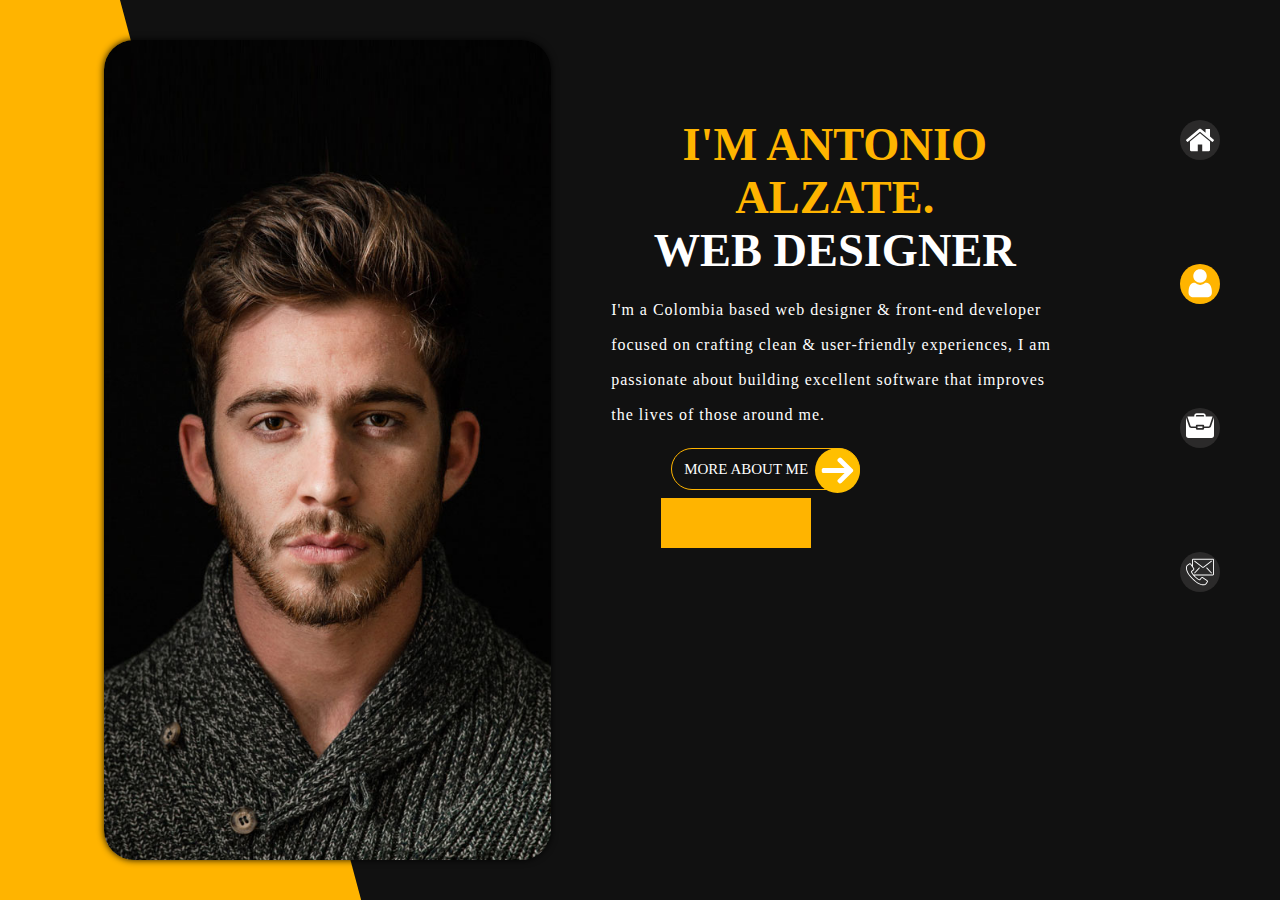
==== index.html @ 84e7423f "Cambio de los href" ====
<!DOCTYPE html>
<html lang="en">

<head>
    <meta charset="UTF-8">
    <meta http-equiv="X-UA-Compatible" content="IE=edge">
    <meta name="viewport" content="width=device-width, initial-scale=1.0">
    <link rel="stylesheet" href="assets/css/reset.css">
    <link rel="stylesheet" href="assets/css/grid.css">
    <link rel="stylesheet" href="assets/css/home.css">


    <title>Home</title>
</head>

<body>
    <header>
        <nav>
            <div class="menu-hamburguesa d-flex col-md-12">
                <input type="checkbox" id="btn-menu">
                <label for="btn-menu" class="lbl-menu">
                    <span id="spn1"></span>
                    <span id="spn2"></span>
                    <span id="spn3"></span>
                </label>
                <ul>
                    <li>
                        <a href="index.html"><img src="assets/img/iconos/002-home-black.svg" alt="HOME">HOME
                        </a>
                    </li>

                    <li>
                        <a href="about.html"><img src="assets/img/iconos/002-user-yellow.svg" alt="ABOUT">ABOUT
                        </a>
                    </li>

                    <li>
                        <a href="portafolio.html"><img src="assets/img/iconos/002-portafolio-black.svg" alt="PORTAFOLIO">PORTAFOLIO
                        </a>
                    </li>
                    <li>

                        <a href="contact.html"><img src="assets/img/iconos/007-contact-black.svg" alt="CONTACT">CONTACT
                        </a>
                    </li>

                </ul>
            </div>
            <ul class="menu">
                <li>
                    <a href="index.html">
                        <span>
                            <img src="assets/img/iconos/002-home-black.svg" alt="HOME" class="home">
                        </span>
                        <span>

                            HOME
                        </span>
                    </a>
                </li>

                <li>
                    <a href="about.html">
                        <span>
                            <img src="assets/img/iconos/002-user-yellow.svg" alt="ABOUT" class="home">
                        </span>
                        <span>
                            ABOUT
                        </span>
                    </a>
                </li>

                <li>
                    <a href="portafolio.html">
                        <span>
                            <img src="assets/img/iconos/002-portafolio-black.svg" alt="PORTAFOLIO" class="home">
                        </span>
                        <span>
                            PORTAFOLIO
                        </span>
                    </a>
                </li>
                <li>
                    <a href="contact.html">
                        <span>
                            <img src="assets/img/iconos/007-contact-black.svg" alt="CONTACT" class="home">
                        </span>
                        <span>
                            CONTACT
                        </span>
                    </a>
                </li>
            </ul>
        </nav>
    </header>
    <section>
        <div class="fondo-secundario"></div>
    </section>
    <section class="container">
        <div class="main-contenido">
            <div class="foto-perfil">

            </div>
            <div class="foto-mobile">
                <img src="assets/img/img-mobile.jpg" alt="">
            </div>
            <div class="contenido">
                <h1>I'M ANTONIO ALZATE. <span>WEB DESIGNER</span></h1>
                <p>I'm a Colombia based web designer & front‑end developer focused on crafting clean & user‑friendly experiences, I am passionate about building excellent software that improves the lives of those around me.</p>
                <a href="#">MORE ABOUT ME<img src="assets/img/iconos/005-right-arrow.svg " alt=" "></a>
                <div class="efecto"></div>
            </div>

        </div>

    </section>
</body>

</html>
---- assets/css/grid.css ----
.row {
        display: flex;
    }
    
    .d-flex {
        display: flex;
    }
    
    .col-1 {
        width: 8.3333%;
    }
    
    .col-2 {
        width: 16.6666%;
    }
    
    .col-3 {
        width: 25%;
    }
    
    .col-4 {
        width: 33.3333%;
    }
    
    .col-5 {
        width: 41.66%;
    }
    
    .col-6 {
        width: 50%;
    }
    
    .col-7 {
        width: 58.3%;
    }
    
    .col-8 {
        width: 66.6666%;
    }
    
    .col-9 {
        width: 75%;
    }
    
    .col-10 {
        width: 83.3333%;
    }
    
    .col-11 {
        width: 91.66667%;
    }
    
    .col-12 {
        width: 100%;
    }
    
    .justify-start {
        justify-content: start;
    }
    
    .justify-end {
        justify-content: end;
    }
    
    .justify-center {
        justify-content: center;
    }
    
    .justify-around {
        justify-content: space-around;
    }
    
    .justify-between {
        justify-content: space-between;
    }
    
    .flex-wrap {
        flex-wrap: wrap;
    }
    
    .align-items-center {
        align-items: center;
    }
    
    .align-content-center {
        align-content: center;
    }
    
    .align-items-end {
        align-items: flex-end;
    }
    
    .flex-direction-column {
        flex-direction: column
    }
    
    .rojo {
        background-color: red;
    }
    
    .azul {
        background-color: blue;
    }
---- assets/css/home.css ----
@import url("https://fonts.googleapis.com/css2?family=Ubuntu:wght@300;400;700&display=swap");

/*font-family: 'Ubuntu', sans-serif;*/

body {
    background-color: #111111;
    height: 100vh;
}


/* INICIO MENU */

.menu {
    display: flex;
    flex-direction: column;
    position: absolute;
    top: 70px;
    right: 10px;
}

.menu img {
    width: 40px;
}

.menu a span:first-child {
    display: inline-block;
    padding: 45px;
    margin: 5px;
}

.menu a {
    display: block;
    position: relative;
    overflow: hidden;
    color: #ffb400;
    font-weight: 700;
}

.menu a span:last-child {
    position: absolute;
    top: 0;
    right: 0;
    bottom: 0;
    left: 0;
    display: flex;
    align-items: center;
    justify-content: center;
    transform: translateY(-100%);
}

.menu a span {
    transition: transform 0.2s ease-out;
}

.menu a:hover span:first-child {
    transform: translateY(100%);
}

.menu a:hover span:last-child {
    transform: none;
    font-size: 1rem;
}


/* FIN MENU */


/* INICIO MENU HAMBURGUEZA */

.menu-hamburguesa {
    position: fixed;
    display: none;
}

.lbl-menu {
    width: 50px;
    height: 30px;
    position: relative;
    cursor: pointer;
}

.lbl-menu #spn1,
#spn2,
#spn3 {
    position: absolute;
    content: "";
    background-color: white;
    width: 50px;
    height: 5px;
    border-radius: 5px;
    transition: all 400ms ease;
}

#spn2 {
    top: 11px;
}

#spn3 {
    top: 22px;
}

#btn-menu {
    display: none;
}

#btn-menu:checked~.lbl-menu #spn1 {
    transform: rotate(140deg);
    top: 10px;
}

#btn-menu:checked~.lbl-menu #spn2 {
    opacity: 0;
}

#btn-menu:checked~.lbl-menu #spn3 {
    transform: rotate(-140deg);
    top: 10px;
}

.menu-hamburguesa ul li a img {
    width: 40px;
    margin: 10px 20px;
}


/* FIN MENU HAMBURGUEZA */

.fondo-secundario {
    position: fixed;
    background-color: #ffb400;
    height: 200%;
    width: 100%;
    transform: rotate(-15deg);
    left: -83%;
    top: -50%;
}

.container {
    width: 90%;
}


/* INICIO FOTOS */

.foto-mobile {
    display: none;
}

.foto-perfil {
    background-image: url("../img/fotoperfil.jpg");
    background-size: cover;
    background-repeat: no-repeat;
    background-position: top;
    width: 60%;
    height: calc(100vh - 80px);
    position: relative;
    left: 40px;
    top: 40px;
    z-index: 111;
    border-radius: 30px;
    box-shadow: 0 0 7px rgb(0 0 0 / 90%);
}

.contenido a img {
    width: 45px;
    position: absolute;
    right: -1px;
    top: -1px;
}


/* FIN FOTOS */


/* INICIO CONTENIDO */

.main-contenido {
    display: flex;
    width: 95%;
}

.contenido {
    margin: 100px;
    width: 60%;
    transition: all 1s ease;
}

.contenido h1 {
    font-size: 2.9rem;
    color: #ffb400;
    margin: 18px 0 10px;
    text-align: center;
}

.contenido h1 span {
    color: white;
    display: block;
}

.contenido p {
    color: white;
    font-size: 1rem;
    letter-spacing: 1px;
    line-height: 35px;
    margin: 15px 0 28px;
}

.contenido a {
    color: white;
    border: 1px solid #ffb400;
    border-radius: 30px;
    margin: 0 60px;
    padding: 12px 51px 12px 12px;
    transition: 0.3s ease-out;
    position: relative;
    top: 0px;
    left: 0;
    width: 36%;
    font-size: 15px;
    z-index: 2;
}

.contenido a,
.efecto:hover {
    transform: translateX(10px);
}

.efecto {
    width: 150px;
    height: 50px;
    background-color: #ffb400;
    margin-top: 20px;
    margin-left: 50px;
    box-sizing: border-box;
}

.efecto:hover {
    transition: all 3s ease;
    transform: translate(0, -50px);
    opacity: 1;
    z-index: -1;
}


/* FIN  CONTENIDO */

@media (max-width: 992px) {
    .container {
        width: 80%;
    }
    .menu {
        display: none;
    }
    /* INICIO MENU HAMBURGUEZA */
    .menu-hamburguesa {
        display: block;
        z-index: 99999;
        position: fixed;
        top: 10px;
        right: 70px;
    }
    .menu-hamburguesa ul {
        position: fixed;
        width: 100%;
        height: 100vh;
        background-color: #252525;
        top: 45px;
        left: -100%;
        transition: all 0.5s;
    }
    .menu-hamburguesa ul li {
        display: block;
    }
    .menu-hamburguesa ul li a {
        font-size: 10px;
        color: white;
        font-size: 25px;
        font-weight: lighter;
    }
    #btn-menu:checked~ul {
        left: 0;
    }
    /* FIN MENU HAMBURGUEZA */
    .fondo-secundario {
        display: none;
    }
    /* INICIO FOTOS */
    .foto-perfil {
        display: none;
    }
    .foto-mobile {
        display: flex;
        justify-content: center;
    }
    .foto-mobile img {
        border-radius: 50%;
        border: 1px solid #111111;
    }
    /* FIN FOTOS */
    /* INICIO CONTENIDO */
    .main-contenido {
        display: block;
    }
    .contenido {
        display: flex;
        flex-direction: column;
        width: 100%;
        align-items: center;
        margin: 0;
    }
    .contenido a {
        color: white;
        border: 1px solid #ffb400;
        border-radius: 30px;
        margin: 0 60px;
        padding: 15px 30px 15px 15px;
        transition: 0.3s ease-out;
        position: relative;
        top: 0;
        left: 0;
        width: 30%;
        margin-bottom: 50px;
    }
    /* FIN CONTENIDO */
}

@media (max-width: 576px) {
    /* INICIO FOTOS */
    .foto-mobile {
        display: none;
    }
    /* FIN FOTOS */
    .container {
        width: 90%;
    }
    /* INICIO CONTENIDO */
    .contenido {
        text-align: justify;
    }
    .contenido h1 {
        margin-top: 150px;
        font-size: 25px;
    }
    .contenido a {
        color: white;
        border: 1px solid #ffb400;
        border-radius: 30px;
        margin: 0 60px;
        padding: 15px 0px 15px 15px;
        transition: 0.3s ease-out;
        position: relative;
        top: 0;
        left: 0;
        width: 62%;
    }
    /* FIN CONTENIDO */
}
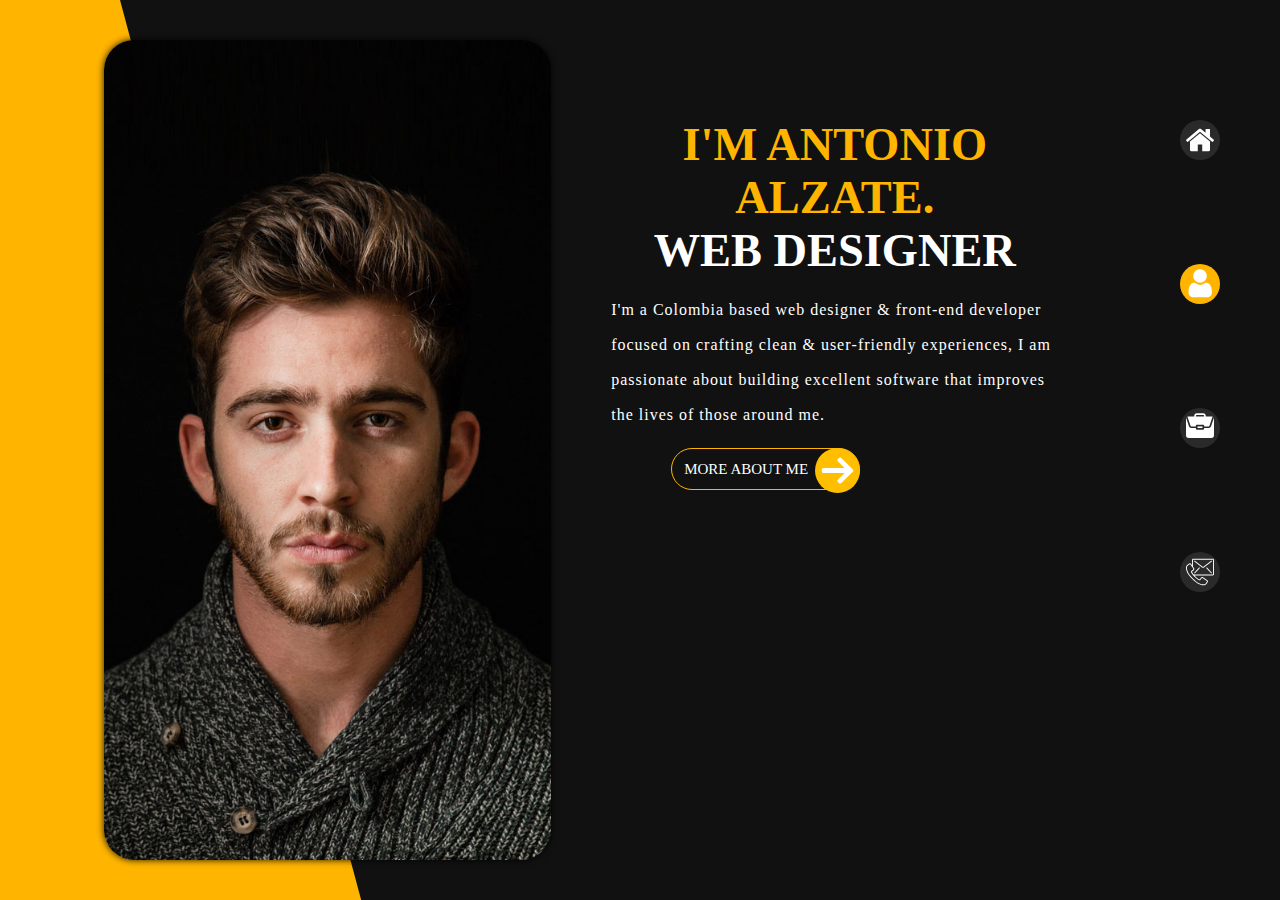
==== commit 9c4ac611: "agregado menu hamburgueza a portafolio.html" ====
--- a/index.html
+++ b/index.html
@@ -108,7 +108,6 @@
                 <h1>I'M ANTONIO ALZATE. <span>WEB DESIGNER</span></h1>
                 <p>I'm a Colombia based web designer & front‑end developer focused on crafting clean & user‑friendly experiences, I am passionate about building excellent software that improves the lives of those around me.</p>
                 <a href="#">MORE ABOUT ME<img src="assets/img/iconos/005-right-arrow.svg " alt=" "></a>
-                <div class="efecto"></div>
             </div>
 
         </div>
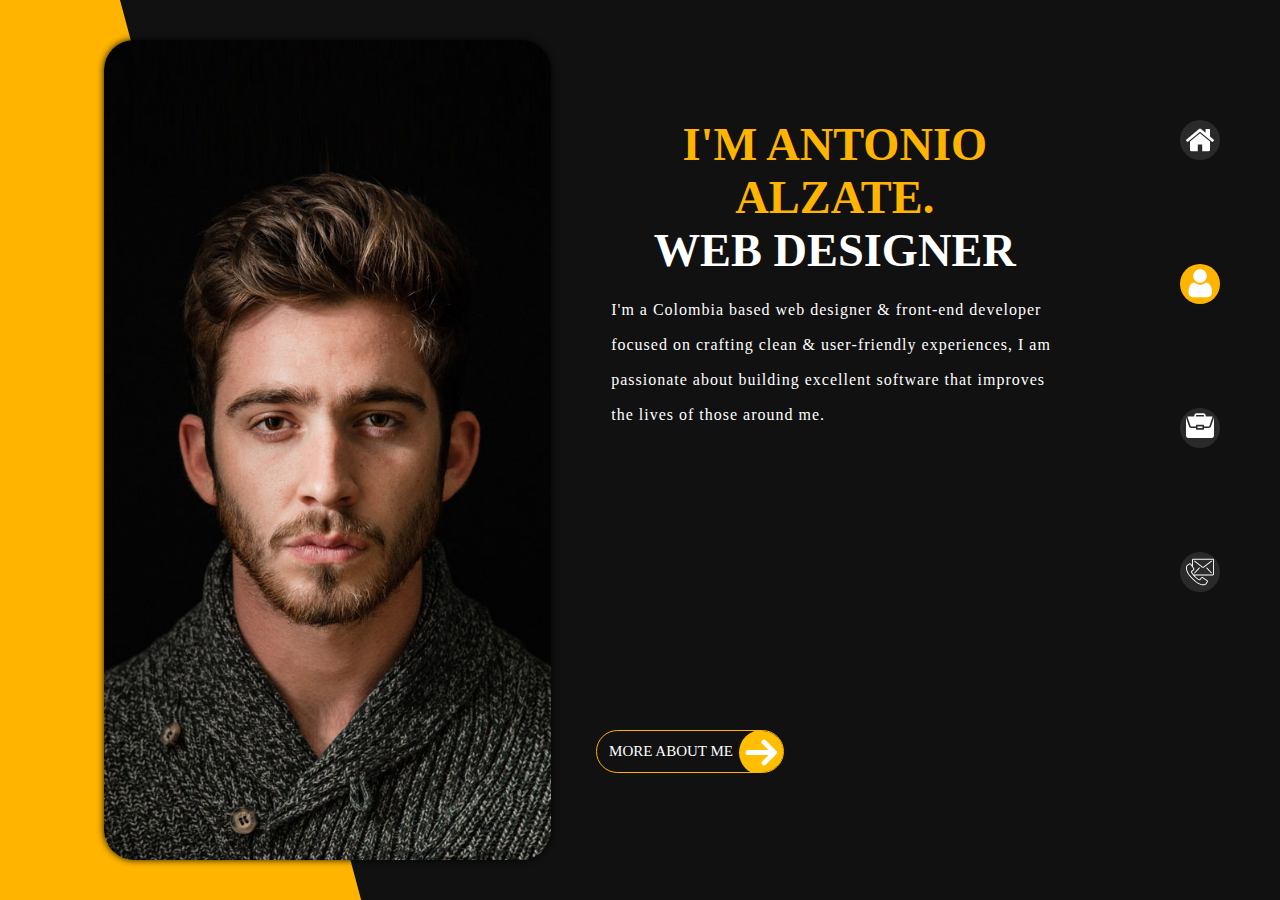
==== commit b36139c7: "Se agrega efecto a etiquetas a, se corrigen algunos tamaños y margenes" ====
--- a/index.html
+++ b/index.html
@@ -107,11 +107,11 @@
             <div class="contenido">
                 <h1>I'M ANTONIO ALZATE. <span>WEB DESIGNER</span></h1>
                 <p>I'm a Colombia based web designer & front‑end developer focused on crafting clean & user‑friendly experiences, I am passionate about building excellent software that improves the lives of those around me.</p>
-                <a href="#">MORE ABOUT ME<img src="assets/img/iconos/005-right-arrow.svg " alt=" "></a>
             </div>
-
         </div>
-
+        <div class="button-about">
+            <a href="#"><img src="assets/img/iconos/005-right-arrow.svg " alt=" "> <span>MORE ABOUT ME</span> </a>
+        </div>
     </section>
 </body>
 
--- a/assets/css/home.css
+++ b/assets/css/home.css
@@ -150,7 +150,7 @@
     background-image: url("../img/fotoperfil.jpg");
     background-size: cover;
     background-repeat: no-repeat;
-    background-position: top;
+    background-position: center;
     width: 60%;
     height: calc(100vh - 80px);
     position: relative;
@@ -161,7 +161,7 @@
     box-shadow: 0 0 7px rgb(0 0 0 / 90%);
 }
 
-.contenido a img {
+.button-about a img {
     width: 45px;
     position: absolute;
     right: -1px;
@@ -205,40 +205,40 @@
     margin: 15px 0 28px;
 }
 
-.contenido a {
+.button-about {
+    display: flex;
+    justify-content: center;
+}
+
+.button-about a {
     color: white;
     border: 1px solid #ffb400;
     border-radius: 30px;
     margin: 0 60px;
-    padding: 12px 51px 12px 12px;
+    padding: 12px 50px 12px 12px;
     transition: 0.3s ease-out;
     position: relative;
-    top: 0px;
-    left: 0;
-    width: 36%;
+    bottom: 90px;
+    left: 50px;
     font-size: 15px;
-    z-index: 2;
-}
-
-.contenido a,
-.efecto:hover {
-    transform: translateX(10px);
-}
-
-.efecto {
-    width: 150px;
+    overflow: hidden;
+    display: inline-block;
+}
+
+.button-about a::before {
+    content: "";
+    width: 185px;
     height: 50px;
     background-color: #ffb400;
-    margin-top: 20px;
-    margin-left: 50px;
-    box-sizing: border-box;
-}
-
-.efecto:hover {
-    transition: all 3s ease;
-    transform: translate(0, -50px);
-    opacity: 1;
+    position: absolute;
+    top: 0;
+    left: 180px;
+    transition: all 1s ease;
     z-index: -1;
+}
+
+.button-about a:hover:before {
+    transform: translate(-190px, 0);
 }
 
 
@@ -308,18 +308,10 @@
         align-items: center;
         margin: 0;
     }
-    .contenido a {
-        color: white;
-        border: 1px solid #ffb400;
-        border-radius: 30px;
-        margin: 0 60px;
-        padding: 15px 30px 15px 15px;
-        transition: 0.3s ease-out;
-        position: relative;
-        top: 0;
+    .button-about a {
+        bottom: 10px;
         left: 0;
-        width: 30%;
-        margin-bottom: 50px;
+        margin-bottom: 30px;
     }
     /* FIN CONTENIDO */
 }
@@ -341,17 +333,12 @@
         margin-top: 150px;
         font-size: 25px;
     }
-    .contenido a {
-        color: white;
-        border: 1px solid #ffb400;
-        border-radius: 30px;
-        margin: 0 60px;
-        padding: 15px 0px 15px 15px;
-        transition: 0.3s ease-out;
-        position: relative;
+    .button-about {
+        display: inline;
+    }
+    .button-about a {
+        padding: 15px 50px 15px 15px;
         top: 0;
-        left: 0;
-        width: 62%;
     }
     /* FIN CONTENIDO */
 }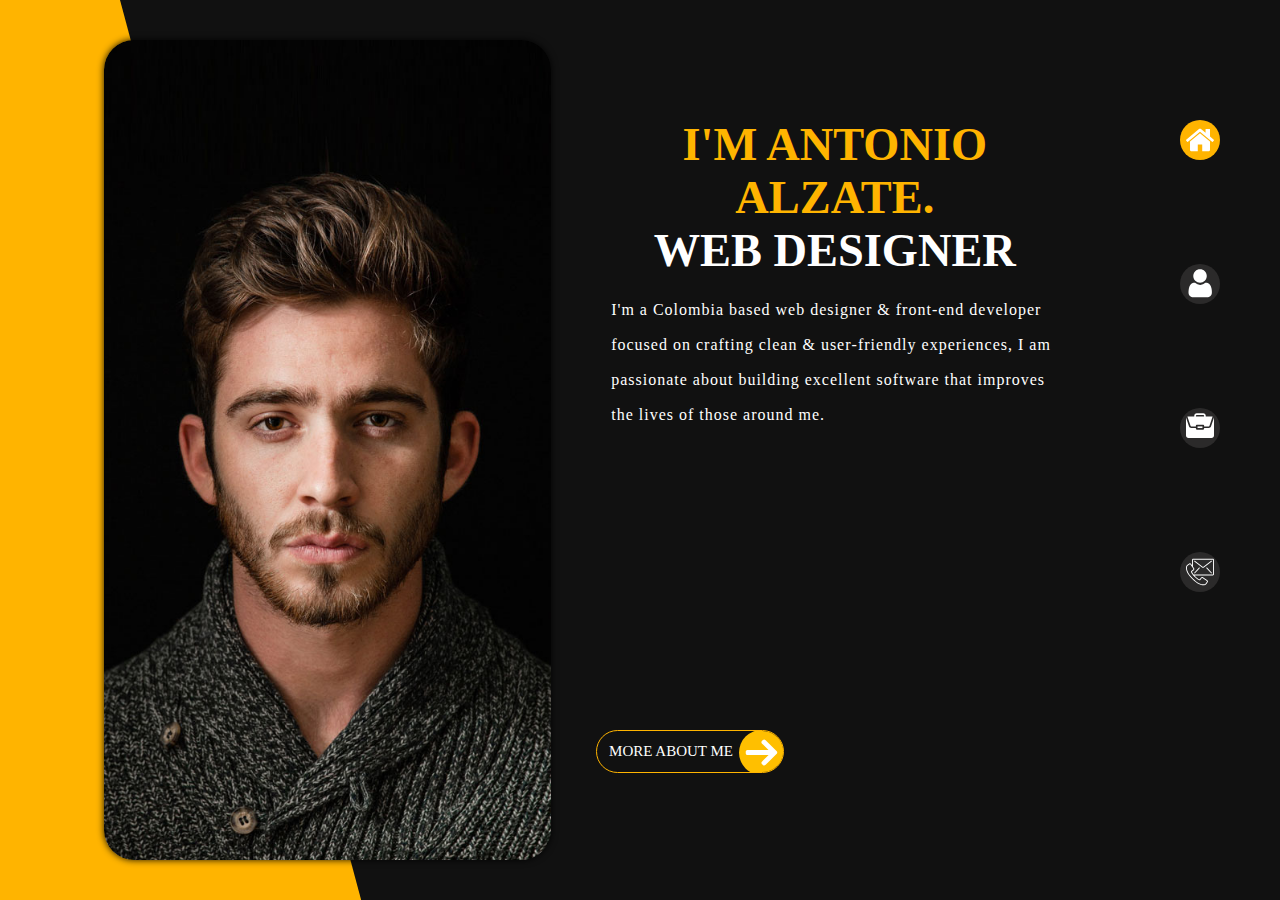
==== commit 6266f444: "responsi a portafolio.html,efectos a imagenes y cambio de iconos" ====
--- a/index.html
+++ b/index.html
@@ -50,7 +50,7 @@
                 <li>
                     <a href="index.html">
                         <span>
-                            <img src="assets/img/iconos/002-home-black.svg" alt="HOME" class="home">
+                            <img src="assets/img/iconos/001-home-yellow.svg" alt="HOME" class="home">
                         </span>
                         <span>
 
@@ -62,7 +62,7 @@
                 <li>
                     <a href="about.html">
                         <span>
-                            <img src="assets/img/iconos/002-user-yellow.svg" alt="ABOUT" class="home">
+                            <img src="assets/img/iconos/003-user-black.svg" alt="ABOUT" class="home">
                         </span>
                         <span>
                             ABOUT
@@ -98,9 +98,8 @@
     </section>
     <section class="container">
         <div class="main-contenido">
-            <div class="foto-perfil">
+            <div class="foto-perfil"></div>
 
-            </div>
             <div class="foto-mobile">
                 <img src="assets/img/img-mobile.jpg" alt="">
             </div>
@@ -108,7 +107,9 @@
                 <h1>I'M ANTONIO ALZATE. <span>WEB DESIGNER</span></h1>
                 <p>I'm a Colombia based web designer & front‑end developer focused on crafting clean & user‑friendly experiences, I am passionate about building excellent software that improves the lives of those around me.</p>
             </div>
+
         </div>
+
         <div class="button-about">
             <a href="#"><img src="assets/img/iconos/005-right-arrow.svg " alt=" "> <span>MORE ABOUT ME</span> </a>
         </div>
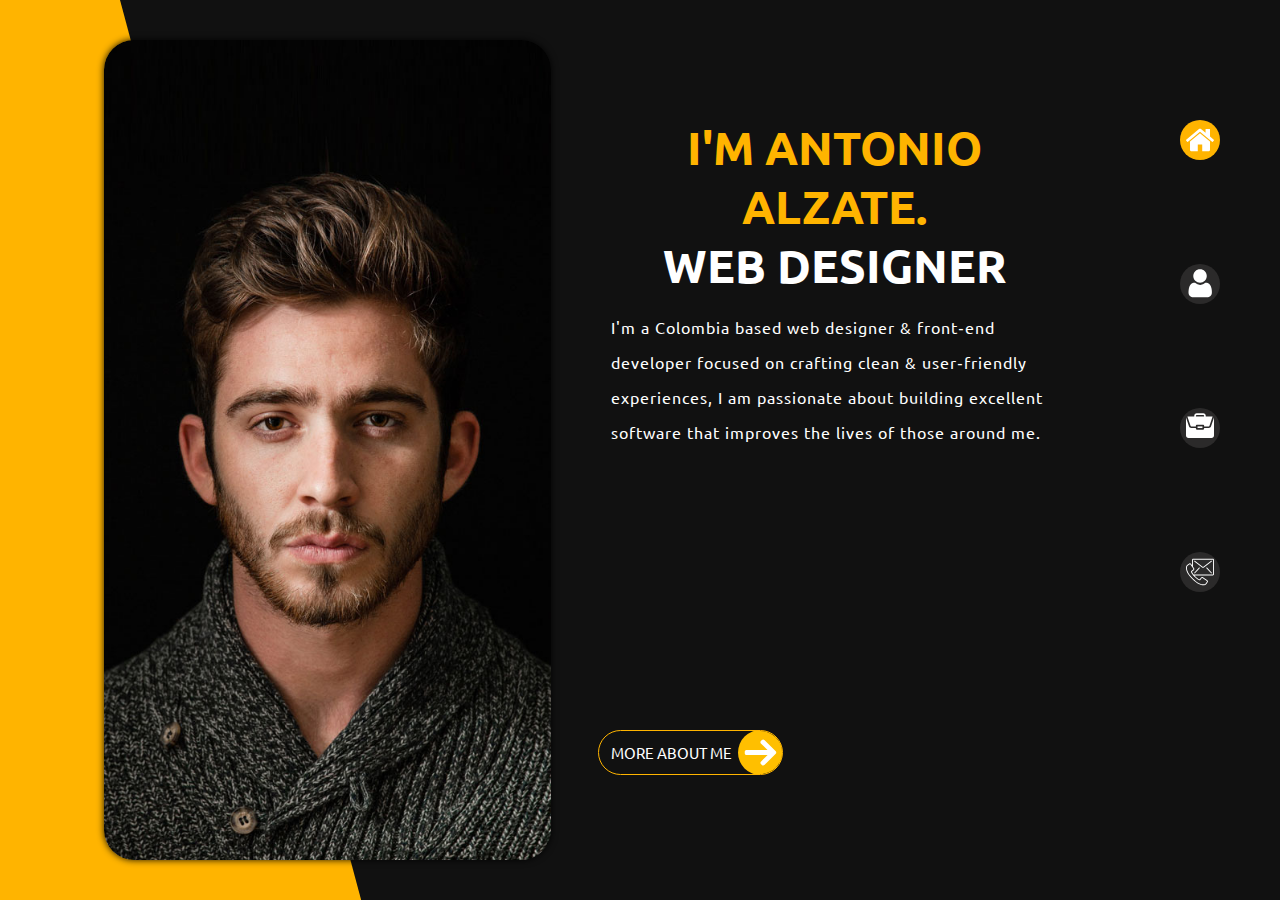
==== commit 84db9f6a: "eliminando codigo ,cambiando icinos y agregando clase active a menu" ====
--- a/index.html
+++ b/index.html
@@ -25,12 +25,12 @@
                 </label>
                 <ul>
                     <li>
-                        <a href="index.html"><img src="assets/img/iconos/002-home-black.svg" alt="HOME">HOME
+                        <a href="index.html"><img src="assets/img/iconos/001-home-yellow.svg" alt="HOME">HOME
                         </a>
                     </li>
 
                     <li>
-                        <a href="about.html"><img src="assets/img/iconos/002-user-yellow.svg" alt="ABOUT">ABOUT
+                        <a href="about.html"><img src="assets/img/iconos/003-user-black.svg" alt="ABOUT">ABOUT
                         </a>
                     </li>
 
@@ -52,7 +52,7 @@
                         <span>
                             <img src="assets/img/iconos/001-home-yellow.svg" alt="HOME" class="home">
                         </span>
-                        <span>
+                        <span class="active">
 
                             HOME
                         </span>
--- a/assets/css/home.css
+++ b/assets/css/home.css
@@ -3,6 +3,7 @@
 /*font-family: 'Ubuntu', sans-serif;*/
 
 body {
+    font-family: "Ubuntu", sans-serif;
     background-color: #111111;
     height: 100vh;
 }
@@ -32,8 +33,12 @@
     display: block;
     position: relative;
     overflow: hidden;
+    color: floralwhite;
+    font-weight: 700;
+}
+
+.active {
     color: #ffb400;
-    font-weight: 700;
 }
 
 .menu a span:last-child {
@@ -276,6 +281,8 @@
         color: white;
         font-size: 25px;
         font-weight: lighter;
+        display: flex;
+        align-items: center;
     }
     #btn-menu:checked~ul {
         left: 0;
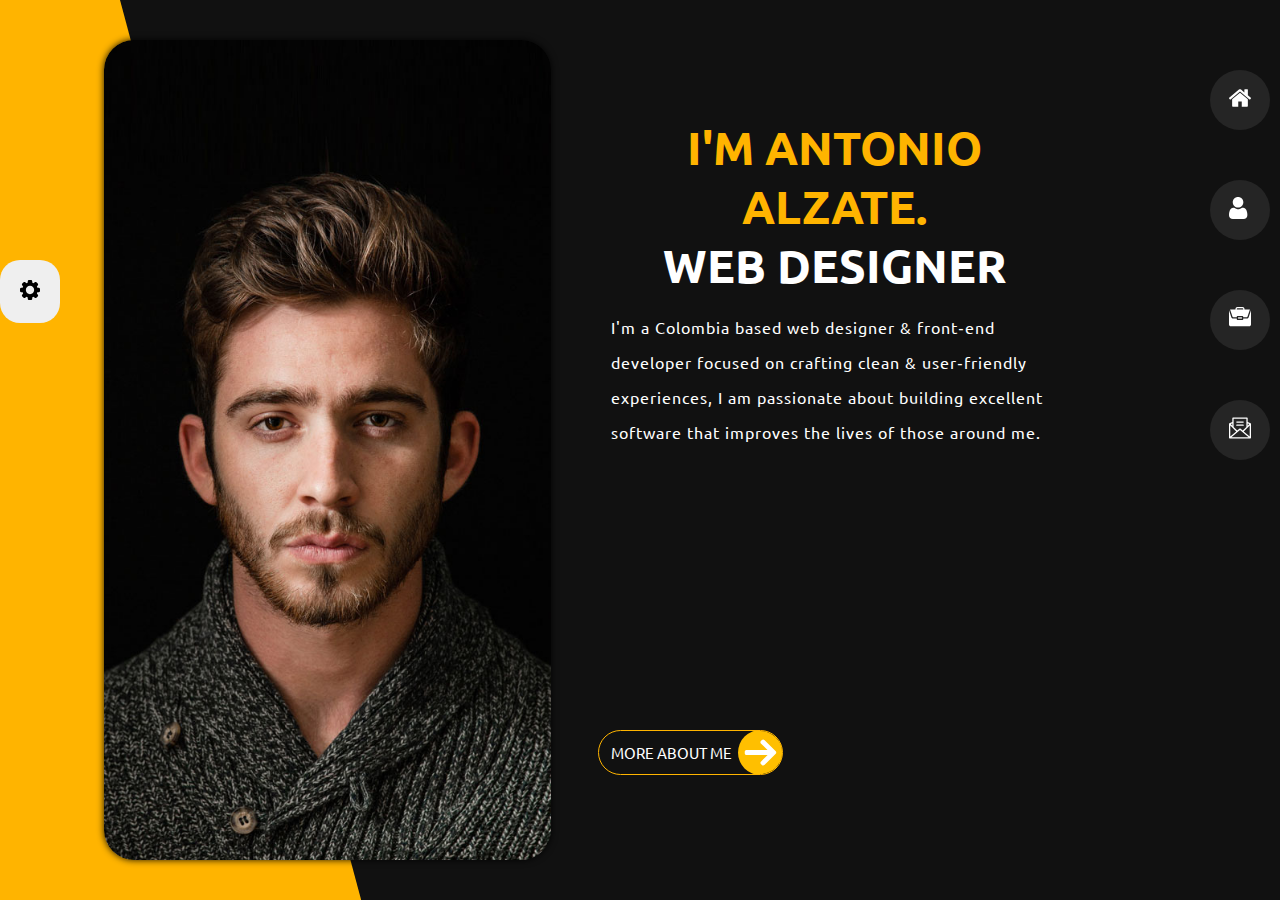
==== commit feedd5d9: "Se modifoco header y se agrego cambio de Colores, se cambiaros algunos iconos" ====
--- a/index.html
+++ b/index.html
@@ -8,6 +8,7 @@
     <link rel="stylesheet" href="assets/css/reset.css">
     <link rel="stylesheet" href="assets/css/grid.css">
     <link rel="stylesheet" href="assets/css/home.css">
+    <link rel="stylesheet" href="assets/css/cambioColor.css">
 
 
     <title>Home</title>
@@ -23,14 +24,14 @@
                     <span id="spn2"></span>
                     <span id="spn3"></span>
                 </label>
-                <ul>
+                <ul class="ul-menu-hamburgueza">
                     <li>
-                        <a href="index.html"><img src="assets/img/iconos/001-home-yellow.svg" alt="HOME">HOME
+                        <a href="index.html"><img src="assets/img/iconos/002-home-black.svg" alt="HOME">HOME
                         </a>
                     </li>
 
                     <li>
-                        <a href="about.html"><img src="assets/img/iconos/003-user-black.svg" alt="ABOUT">ABOUT
+                        <a href="about.html"><img src="assets/img/iconos/002-user-yellow.svg" alt="ABOUT">ABOUT
                         </a>
                     </li>
 
@@ -47,54 +48,65 @@
                 </ul>
             </div>
             <ul class="menu">
-                <li>
+                <li class="main-img cambiobackground">
                     <a href="index.html">
-                        <span>
-                            <img src="assets/img/iconos/001-home-yellow.svg" alt="HOME" class="home">
-                        </span>
-                        <span class="active">
+                        <img src="assets/img/iconos/001-home.svg" alt="HOME">
 
-                            HOME
-                        </span>
                     </a>
                 </li>
 
-                <li>
+                <li class="main-img ">
                     <a href="about.html">
-                        <span>
-                            <img src="assets/img/iconos/003-user-black.svg" alt="ABOUT" class="home">
-                        </span>
-                        <span>
-                            ABOUT
-                        </span>
+                        <img src="assets/img/iconos/002-user.svg" alt="HOME">
+
                     </a>
                 </li>
 
-                <li>
+                <li class="main-img">
                     <a href="portafolio.html">
-                        <span>
-                            <img src="assets/img/iconos/002-portafolio-black.svg" alt="PORTAFOLIO" class="home">
-                        </span>
-                        <span>
-                            PORTAFOLIO
-                        </span>
+
+                        <img src="assets/img/iconos/001-portfolio.svg" alt="HOME">
                     </a>
                 </li>
-                <li>
+                <li class="main-img">
                     <a href="contact.html">
-                        <span>
-                            <img src="assets/img/iconos/007-contact-black.svg" alt="CONTACT" class="home">
-                        </span>
-                        <span>
-                            CONTACT
-                        </span>
+                        <img src="assets/img/iconos/003-letter.svg" alt="HOME">
                     </a>
                 </li>
             </ul>
         </nav>
     </header>
     <section>
-        <div class="fondo-secundario"></div>
+        <div>
+            <button id="color"><img class="rotated " src="assets/img/iconos/settings.svg" alt=""> </button>
+        </div>
+        <div class="main-colores " id="menuColores">
+            <div>
+                <h2>style switcher</h2>
+                <hr>
+                <label for="cerrar" id="cerrar">
+                    <span class="cerrar"></span>
+                    <span class="cerrar"></span>
+                </label>
+            </div>
+
+            <div>
+                <span class="colores" id="blue"></span>
+                <span class="colores" id="blueviolet"></span>
+                <span class="colores" id="goldenrod"></span>
+                <span class="colores" id="green"></span>
+                <span class="colores" id="magenta"></span>
+                <span class="colores" id="orange"></span>
+                <span class="colores" id="purple"></span>
+                <span class="colores" id="red"></span>
+                <span class="colores" id="yellow"></span>
+                <span class="colores" id="yellowgreen"></span>
+            </div>
+            <button>PURCHASE</button>
+        </div>
+    </section>
+    <section>
+        <div class="fondo-secundario cambiobackground"></div>
     </section>
     <section class="container">
         <div class="main-contenido">
@@ -104,16 +116,17 @@
                 <img src="assets/img/img-mobile.jpg" alt="">
             </div>
             <div class="contenido">
-                <h1>I'M ANTONIO ALZATE. <span>WEB DESIGNER</span></h1>
+                <h1 class="cambioColorFuente">I'M ANTONIO ALZATE. <span>WEB DESIGNER</span></h1>
                 <p>I'm a Colombia based web designer & front‑end developer focused on crafting clean & user‑friendly experiences, I am passionate about building excellent software that improves the lives of those around me.</p>
             </div>
 
         </div>
 
         <div class="button-about">
-            <a href="#"><img src="assets/img/iconos/005-right-arrow.svg " alt=" "> <span>MORE ABOUT ME</span> </a>
+            <a class="cambioBorder" href="about.html"><img src="assets/img/iconos/005-right-arrow.svg " alt=" "> <span>MORE ABOUT ME</span> </a>
         </div>
     </section>
+    <script src="assets/js/cambioColor.js"></script>
 </body>
 
 </html>--- a/assets/css/cambioColor.css
+++ b/assets/css/cambioColor.css
@@ -0,0 +1,208 @@
+/* INICIO MENU_COLORES */
+
+#color {
+    border: none;
+    padding: 20px;
+    border-radius: 20px;
+    position: fixed;
+    top: 260px;
+    left: 0;
+    transition: all 3s ease;
+    z-index: 999999999;
+}
+
+#color img {
+    width: 20px;
+}
+
+.rotated {
+    animation-name: rotation;
+    animation-duration: 3s;
+    animation-iteration-count: infinite;
+    animation-timing-function: linear;
+}
+
+@keyframes rotation {
+    100% {
+        transform: rotate(360deg);
+    }
+}
+
+.main-colores {
+    background-color: white;
+    position: fixed;
+    left: -250px;
+    top: 200px;
+    /* overflow: hidden; */
+    transition: all 3s ease;
+    z-index: 999999;
+}
+
+.main-colores h2 {
+    text-transform: uppercase;
+    font-size: 16px;
+    color: black;
+    position: absolute;
+    top: 20px;
+    left: 30px;
+}
+
+.main-colores hr {
+    position: absolute;
+    top: 45px;
+    left: 40px;
+    width: 120px;
+}
+
+.colores {
+    background-position: center;
+    background-size: cover;
+    width: 30px;
+    height: 30px;
+    cursor: pointer;
+    position: absolute;
+    z-index: 9999999;
+}
+
+#blue {
+    background-image: url("../img/colores/blue.png");
+    top: 65px;
+    left: 10px;
+}
+
+#blueviolet {
+    background-image: url("../img/colores/blueviolet.png");
+    top: 65px;
+    left: 50px;
+}
+
+#goldenrod {
+    background-image: url("../img/colores/goldenrod.png");
+    top: 65px;
+    left: 90px;
+}
+
+#green {
+    background-image: url("../img/colores/green.png");
+    top: 65px;
+    left: 130px;
+}
+
+#magenta {
+    background-image: url("../img/colores/magenta.png");
+    top: 65px;
+    left: 170px;
+}
+
+#orange {
+    background-image: url("../img/colores/orange.png");
+    top: 110px;
+    left: 10px;
+}
+
+#purple {
+    background-image: url("../img/colores/purple.png");
+    top: 110px;
+    left: 50px;
+}
+
+#red {
+    background-image: url("../img/colores/red.png");
+    top: 110px;
+    left: 90px;
+}
+
+#yellow {
+    background-image: url("../img/colores/yellow.png");
+    top: 110px;
+    left: 130px;
+}
+
+#yellowgreen {
+    background-image: url("../img/colores/yellowgreen.png");
+    top: 110px;
+    left: 170px;
+}
+
+.main-colores button {
+    border: none;
+    padding: 10px 55px;
+    border-radius: 30px;
+    background-color: blue;
+    color: white;
+    position: absolute;
+    bottom: 30px;
+    left: 20px;
+}
+
+.cerrar:nth-child(1) {
+    position: absolute;
+    width: 35px;
+    height: 2px;
+    top: 15px;
+    right: 0;
+    background-color: black;
+    z-index: 999;
+    transform: rotate(-45deg);
+    cursor: pointer;
+}
+
+.cerrar:nth-child(2) {
+    top: 15px;
+    right: 0;
+    width: 35px;
+    height: 2px;
+    position: absolute;
+    background-color: black;
+    transform: rotate(45deg);
+    cursor: pointer;
+}
+
+.mostrar {
+    width: 230px;
+    height: 220px;
+    transform: translate(242px, 0);
+}
+
+.ocultarbotton {
+    transform: translate(-100px, 0);
+}
+
+.cerrarMenu {
+    width: 250px;
+    height: 220px;
+    transform: translate(-100px, 0);
+}
+
+
+/* FIN MENU_COLORES */
+
+
+/* ESTILO IMAGENES DEL MENU */
+
+.main-img {
+    display: flex;
+    justify-content: center;
+    align-items: center;
+    background-color: #252525;
+    border-radius: 50%;
+    width: 60px;
+    height: 60px;
+    margin-bottom: 50px;
+}
+
+.main-img img {
+    width: 22px;
+}
+
+.cambiobackground {
+    color: #ffb400;
+}
+
+.cambioColorFuente {
+    color: #ffb400;
+}
+
+.cambioBorder {
+    color: #ffb400;
+}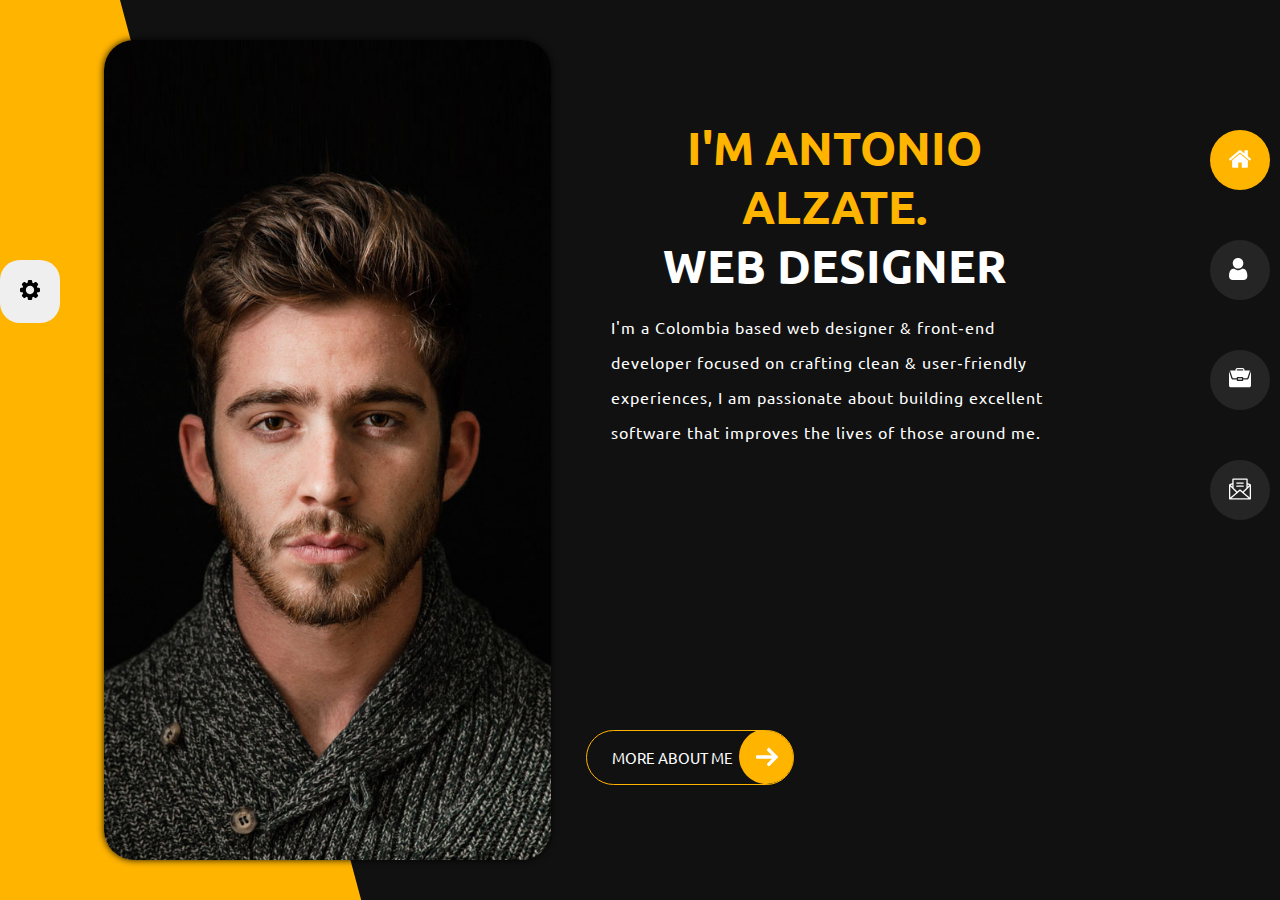
==== commit c9e39665: "se modifico  header y menu hamburgueza, se cambiaron algunos iconos" ====
--- a/index.html
+++ b/index.html
@@ -17,31 +17,47 @@
 <body>
     <header>
         <nav>
-            <div class="menu-hamburguesa d-flex col-md-12">
+            <div class="menu-hamburguesa">
                 <input type="checkbox" id="btn-menu">
                 <label for="btn-menu" class="lbl-menu">
                     <span id="spn1"></span>
                     <span id="spn2"></span>
                     <span id="spn3"></span>
                 </label>
-                <ul class="ul-menu-hamburgueza">
-                    <li>
-                        <a href="index.html"><img src="assets/img/iconos/002-home-black.svg" alt="HOME">HOME
+                <ul>
+                    <li class="manuHamburgueza-margin-top">
+                        <a href="index.html">
+                            <div class="main-img-haburgueza cambiobackground">
+                                <img src="assets/img/iconos/001-home.svg" alt="HOME">
+                            </div>
+                            <span class="title-span cambioColorFuente">HOME</span>
                         </a>
                     </li>
 
                     <li>
-                        <a href="about.html"><img src="assets/img/iconos/002-user-yellow.svg" alt="ABOUT">ABOUT
+                        <a href="about.html">
+                            <div class="main-img-haburgueza ">
+                                <img src="assets/img/iconos/002-user.svg" alt="ABOUT">
+                            </div>
+
+                            <span class="title-span">ABOUT</span>
                         </a>
                     </li>
 
                     <li>
-                        <a href="portafolio.html"><img src="assets/img/iconos/002-portafolio-black.svg" alt="PORTAFOLIO">PORTAFOLIO
+                        <a href="portafolio.html">
+                            <div class="main-img-haburgueza ">
+                                <img src="assets/img/iconos/001-portfolio.svg" alt="PORTAFOLIO">
+                            </div>
+                            <span class="title-span">PORTAFOLIO</span>
                         </a>
                     </li>
                     <li>
-
-                        <a href="contact.html"><img src="assets/img/iconos/007-contact-black.svg" alt="CONTACT">CONTACT
+                        <a href="contact.html">
+                            <div class="main-img-haburgueza ">
+                                <img src="assets/img/iconos/001-letter-write.svg" alt="CONTACT">
+                            </div>
+                            <span>CONTACT</span>
                         </a>
                     </li>
 
@@ -123,7 +139,11 @@
         </div>
 
         <div class="button-about">
-            <a class="cambioBorder" href="about.html"><img src="assets/img/iconos/005-right-arrow.svg " alt=" "> <span>MORE ABOUT ME</span> </a>
+            <a class="cambioBorder" href="about.html">
+                <div class="main-img-home cambiobackground">
+                    <img src="assets/img/iconos/001-right-arrow.svg" alt=" ">
+                </div>
+                <span>MORE ABOUT ME</span> </a>
         </div>
     </section>
     <script src="assets/js/cambioColor.js"></script>
--- a/assets/css/home.css
+++ b/assets/css/home.css
@@ -15,55 +15,8 @@
     display: flex;
     flex-direction: column;
     position: absolute;
-    top: 70px;
+    top: 130px;
     right: 10px;
-}
-
-.menu img {
-    width: 40px;
-}
-
-.menu a span:first-child {
-    display: inline-block;
-    padding: 45px;
-    margin: 5px;
-}
-
-.menu a {
-    display: block;
-    position: relative;
-    overflow: hidden;
-    color: floralwhite;
-    font-weight: 700;
-}
-
-.active {
-    color: #ffb400;
-}
-
-.menu a span:last-child {
-    position: absolute;
-    top: 0;
-    right: 0;
-    bottom: 0;
-    left: 0;
-    display: flex;
-    align-items: center;
-    justify-content: center;
-    transform: translateY(-100%);
-}
-
-.menu a span {
-    transition: transform 0.2s ease-out;
-}
-
-.menu a:hover span:first-child {
-    transform: translateY(100%);
-}
-
-.menu a:hover span:last-child {
-    transform: none;
-    font-size: 1rem;
 }
 
 
@@ -94,6 +47,7 @@
     height: 5px;
     border-radius: 5px;
     transition: all 400ms ease;
+    z-index: 99999;
 }
 
 #spn2 {
@@ -123,8 +77,7 @@
 }
 
 .menu-hamburguesa ul li a img {
-    width: 40px;
-    margin: 10px 20px;
+    width: 22px;
 }
 
 
@@ -166,13 +119,6 @@
     box-shadow: 0 0 7px rgb(0 0 0 / 90%);
 }
 
-.button-about a img {
-    width: 45px;
-    position: absolute;
-    right: -1px;
-    top: -1px;
-}
-
 
 /* FIN FOTOS */
 
@@ -213,21 +159,38 @@
 .button-about {
     display: flex;
     justify-content: center;
+    position: relative;
+    bottom: 90px;
+    left: 50px;
 }
 
 .button-about a {
+    position: absolute;
+    top: 0;
+    padding: 17px 60px 17px 25px;
     color: white;
     border: 1px solid #ffb400;
     border-radius: 30px;
-    margin: 0 60px;
-    padding: 12px 50px 12px 12px;
     transition: 0.3s ease-out;
-    position: relative;
-    bottom: 90px;
-    left: 50px;
     font-size: 15px;
     overflow: hidden;
-    display: inline-block;
+}
+
+.main-img-home {
+    display: flex;
+    justify-content: center;
+    align-items: center;
+    background-color: #ffb400;
+    border-radius: 50%;
+    width: 55px;
+    height: 55px;
+    position: absolute;
+    top: -2px;
+    right: -1px;
+}
+
+.main-img-home img {
+    width: 22px;
 }
 
 .button-about a::before {
@@ -261,7 +224,7 @@
         display: block;
         z-index: 99999;
         position: fixed;
-        top: 10px;
+        top: 20px;
         right: 70px;
     }
     .menu-hamburguesa ul {
@@ -269,7 +232,7 @@
         width: 100%;
         height: 100vh;
         background-color: #252525;
-        top: 45px;
+        top: 0px;
         left: -100%;
         transition: all 0.5s;
     }
@@ -315,10 +278,9 @@
         align-items: center;
         margin: 0;
     }
-    .button-about a {
-        bottom: 10px;
-        left: 0;
-        margin-bottom: 30px;
+    .button-about {
+        bottom: 0;
+        left: -90px;
     }
     /* FIN CONTENIDO */
 }
@@ -341,11 +303,8 @@
         font-size: 25px;
     }
     .button-about {
-        display: inline;
-    }
-    .button-about a {
-        padding: 15px 50px 15px 15px;
-        top: 0;
+        bottom: 0;
+        left: 0px;
     }
     /* FIN CONTENIDO */
 }--- a/assets/css/cambioColor.css
+++ b/assets/css/cambioColor.css
@@ -180,6 +180,29 @@
 
 /* ESTILO IMAGENES DEL MENU */
 
+.main-img-haburgueza {
+    display: flex;
+    justify-content: center;
+    align-items: center;
+    background-color: #1f1e1e;
+    border-radius: 50%;
+    width: 50px;
+    height: 50px;
+    position: relative;
+    margin-bottom: 10px;
+}
+
+.title-span {
+    margin-left: 10px;
+}
+
+.manuHamburgueza-margin-top {
+    margin-top: 90px;
+}
+
+
+/* FIN MENU HABURGUEZA */
+
 .main-img {
     display: flex;
     justify-content: center;
@@ -196,7 +219,7 @@
 }
 
 .cambiobackground {
-    color: #ffb400;
+    background-color: #ffb400;
 }
 
 .cambioColorFuente {
@@ -205,4 +228,19 @@
 
 .cambioBorder {
     color: #ffb400;
+}
+
+@media (max-width: 992px) {
+    #color {
+        top: 0;
+    }
+}
+
+@media (max-width: 776px) {
+    #color {
+        display: none;
+    }
+    .manuHamburgueza-margin-top {
+        margin-top: 20px;
+    }
 }